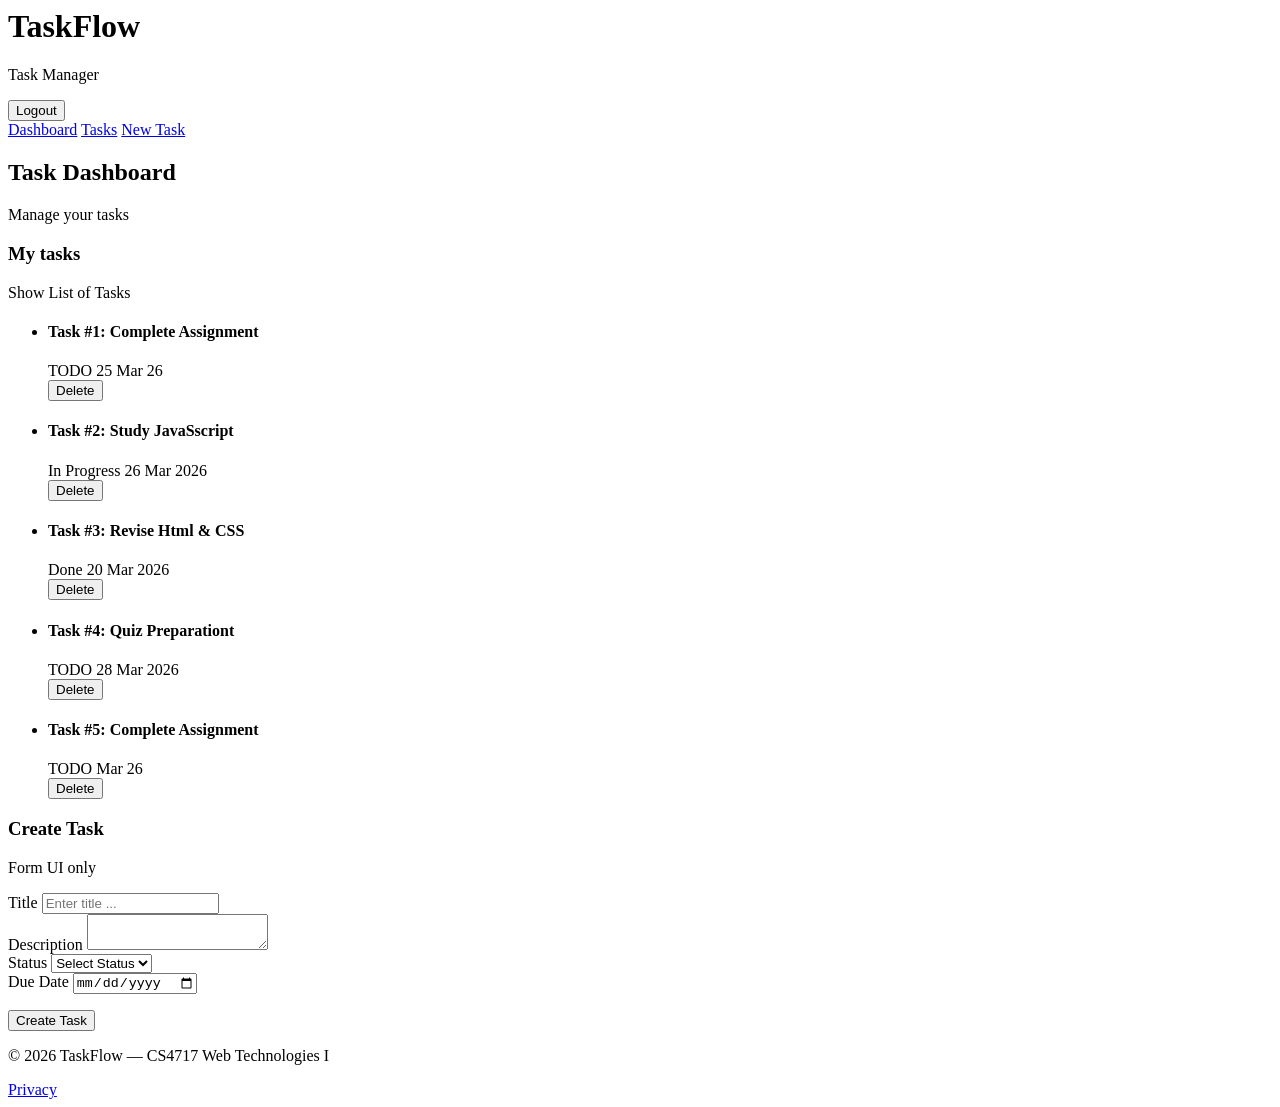
==== src/Assignment_1/Taskflow.html @ 0c152c51 "Create Taskflow.html This HTML file represents the structure of a task management application called" ====
<html>
  <head>
    <title>TaskFlow</title>
    <meta name="viewport" content="width=device-width, initial-scale=1" />
    <link rel="stylesheet" href="style.css" />
  </head>
  <body>
   
    <header class="siteHeader">
      <div class="appBar">
        <div class="headerLeft">
          <a class="logoLink" href="/"></a>

          <div class="brandBlock">
            <h1 class="brandTitle">TaskFlow</h1>
            <p class="brandSubtitle">Task Manager</p>
          </div>
        </div>
        
        <button class="loginBtn" id ="logoutBtn">Logout</button>
      </div>

      <nav class="navbar">
        <a class="navItem Active" href="#">Dashboard</a>
        <a class="navItem" href="#">Tasks</a>
        <a class="navItem" href="#">New Task</a>
      </nav>
    </header>
    <main class="container">
      <h2>Task Dashboard</h2>
      <p>Manage your tasks</p>
      <div class="cardWrapper">
        <section class="card">
          <header class="cardHeader">
            <h3 class="cardTitle">My tasks</h3>
            <p class="cardDescription">Show List of Tasks</p>
          </header>


          <ul class="postList">
            <!-- TASK 1 -->
            <li class ="postItem">
                <article class ="postCard">
                
                <h4 class ="postTitle" > Task #1: Complete Assignment</h4>
                <div class ="postMetaRow">
                    <span class ="postBadge"> TODO </span>
                    <time class ="postDate" >25 Mar 26 </time>
                </div>
                <button class ="btn deleteBtn" > Delete </button>
            </article>
            </li>

<!-- TASK 2 -->
 <li class ="postItem">
                <article class ="postCard">
                
                <h4 class ="postTitle" > Task #2: Study JavaSscript </h4>
                <div class ="postMetaRow">
                    <span class ="postBadge"> In Progress </span>
                    <time class ="postDate" >26 Mar 2026 </time>
                </div>
                <button class ="btn deleteBtn" > Delete </button>
            </article>
            </li>
<!-- TASK 3 -->
 <li class ="postItem">
                <article class ="postCard">
                
                <h4 class ="postTitle" > Task #3: Revise Html & CSS</h4>
                <div class ="postMetaRow">
                    <span class ="postBadge"> Done </span>
                    <time class ="postDate" >20 Mar 2026 </time>
                </div>
                <button class ="btn deleteBtn" > Delete </button>
            </article>
            </li>

            <!-- TASK 4 -->
              <li class ="postItem">
                <article class ="postCard">
                
                <h4 class ="postTitle" > Task #4: Quiz Preparationt</h4>
                <div class ="postMetaRow">
                    <span class ="postBadge"> TODO </span>
                    <time class ="postDate" >28 Mar 2026 </time>
                </div>
                <button class ="btn deleteBtn" > Delete </button>
            </article>
            </li>


<!-- TASK 5 -->
 <li class ="postItem">
                <article class ="postCard">
                
                <h4 class ="postTitle" > Task #5: Complete Assignment</h4>
                <div class ="postMetaRow">
                    <span class ="postBadge"> TODO </span>
                    <time class ="postDate" > Mar 26 </time>
                </div>
                <button class ="btn deleteBtn" > Delete </button>
            </article>
            </li>
 

          </ul>
        </section>


        <section class="card">
          <header class="cardHeader">
            <h3 class="cardTitle">Create Task </h3>
            <p class="cardDescription">Form UI only</p>
          </header>

          <form class="postForm" id ="taskform">

            <div class="formRow">
              <label class = "formLabel" >Title </label>
              <input
                id="title"
                name="title"
                class="formControl"
                type="text"
                placeholder="Enter title ..."
              >
            </div>

            <div class="formRow">
              <label class="formLabel"> Description </label>
              <textarea id ="desc" class ="formControl" ></textarea>
              </div>

              <div class ="formRow">
                <label class ="formlabel"> Status</label>
                <select id ="status" class ="formControl">
                    <option value =""> Select Status </option>
                    <option > TODO </option>
                    <option > In Progress </option>
                    <option> Done </option>
                </select>
              </div>
            
             
           
            <div class="formRow">
              <label  class="formLabel"> Due Date </label>
              <input type="date" id="date" class="formControl">
            </div>
            <p id="error" style ="color:red" ></p>

            <div class="formActions">
              <button type="Submit" class ="btn btnPrimary"> Create Task </button>
              <script src="script.js"></script>
            </div>
          </form>
        </section>
      </div>
    </main>

    <footer class="siteFooter">
      <div class="container footerInner">
        <p class="footerText">© 2026 TaskFlow — CS4717 Web Technologies I</p>
        <a class="footerLink" href="#">Privacy</a>
      </div>
    </footer>
    
  </body>
   <script src="script.js"></script>
</html>
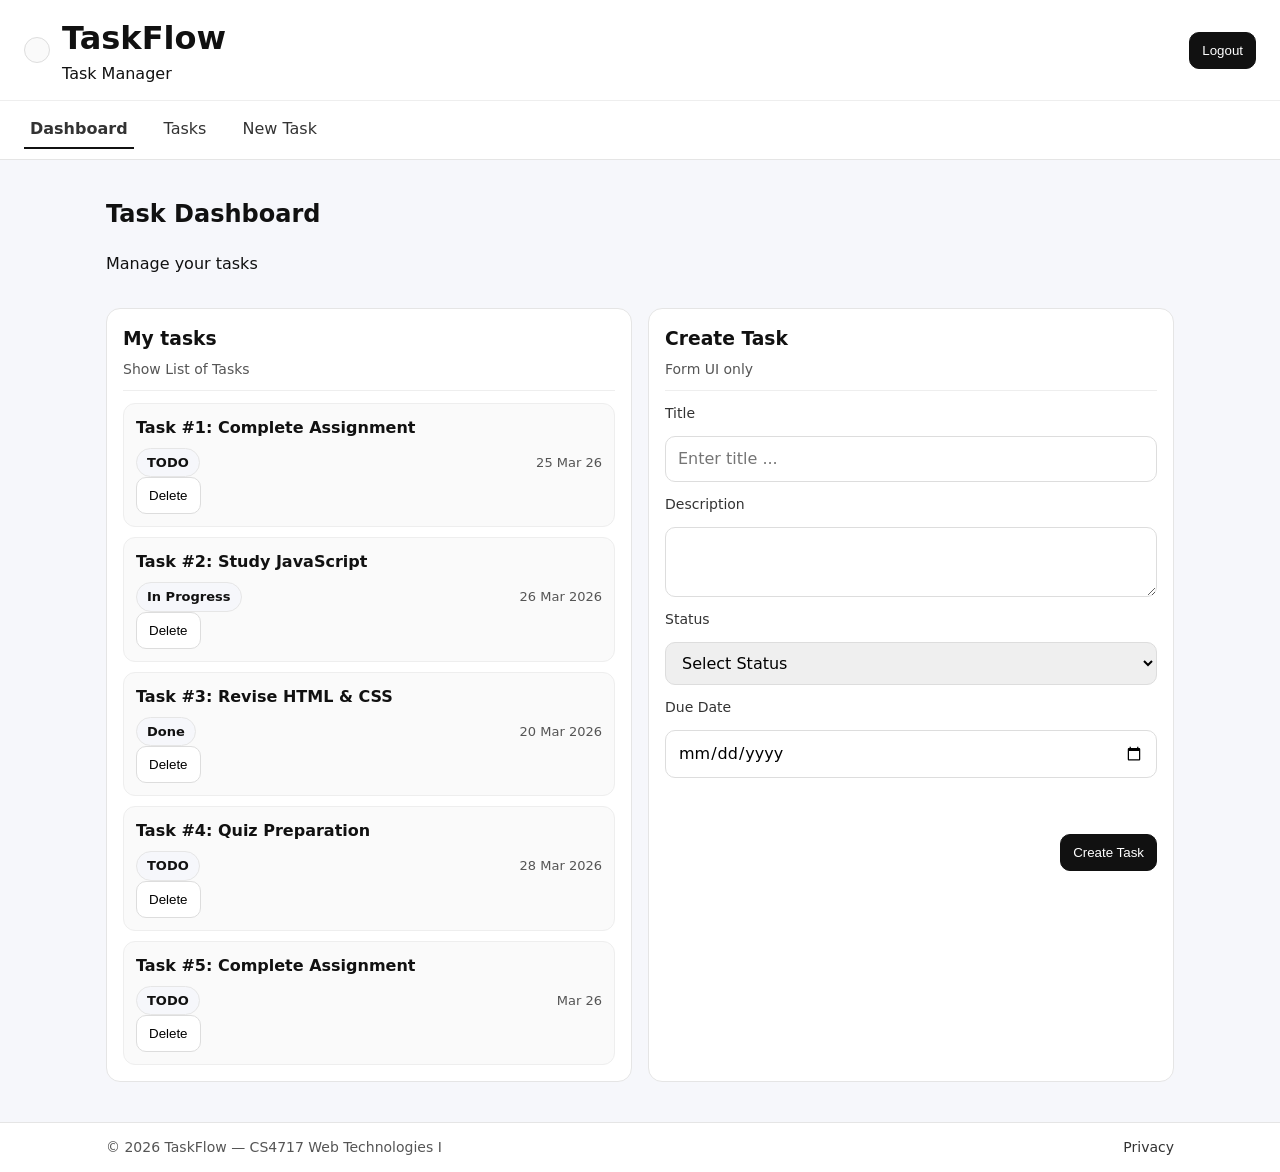
==== commit be0c78ba: "Update Taskflow.html" ====
--- a/src/Assignment_1/Taskflow.html
+++ b/src/Assignment_1/Taskflow.html
@@ -35,78 +35,92 @@
             <h3 class="cardTitle">My tasks</h3>
             <p class="cardDescription">Show List of Tasks</p>
           </header>
+        <ul class="postList">
+
+          <!-- TASK 1 -->
+          <li class="postItem">
+            <article class="postCard">
+              <header>
+              <h4 class="postTitle">Task #1: Complete Assignment</h4>
+              </header>
+      <div class="postMetaRow">
+        <span class="postBadge">TODO</span>
+        <time class="postDate" datetime="2026-03-25">25 Mar 26</time>
+      </div>
+      <footer>
+        <button class="btn deleteBtn">Delete</button>
+      </footer>
+          </article>
+         </li>
+
+              
+       <!-- TASK 2 -->
+      <li class="postItem">
+        <article class="postCard">
+        <header>
+        <h4 class="postTitle">Task #2: Study JavaScript</h4>
+        </header>
+      <div class="postMetaRow">
+        <span class="postBadge">In Progress</span>
+        <time class="postDate" datetime="2026-03-26">26 Mar 2026</time>
+      </div>
+        <footer>
+        <button class="btn deleteBtn">Delete</button>
+        </footer>
+       </article>
+     </li>
+
+              <!-- TASK 3 -->
+      <li class="postItem">
+        <article class="postCard">
+        <header>
+        <h4 class="postTitle">Task #3: Revise HTML & CSS</h4>
+        </header>
+          <div class="postMetaRow">
+          <span class="postBadge">Done</span>
+          <time class="postDate" datetime="2026-03-20">20 Mar 2026</time>
+          </div>
+      <footer>
+        <button class="btn deleteBtn">Delete</button>
+      </footer>
+    </article>
+    </li>
 
 
-          <ul class="postList">
-            <!-- TASK 1 -->
-            <li class ="postItem">
-                <article class ="postCard">
-                
-                <h4 class ="postTitle" > Task #1: Complete Assignment</h4>
-                <div class ="postMetaRow">
-                    <span class ="postBadge"> TODO </span>
-                    <time class ="postDate" >25 Mar 26 </time>
-                </div>
-                <button class ="btn deleteBtn" > Delete </button>
-            </article>
-            </li>
-
-<!-- TASK 2 -->
- <li class ="postItem">
-                <article class ="postCard">
-                
-                <h4 class ="postTitle" > Task #2: Study JavaSscript </h4>
-                <div class ="postMetaRow">
-                    <span class ="postBadge"> In Progress </span>
-                    <time class ="postDate" >26 Mar 2026 </time>
-                </div>
-                <button class ="btn deleteBtn" > Delete </button>
-            </article>
-            </li>
-<!-- TASK 3 -->
- <li class ="postItem">
-                <article class ="postCard">
-                
-                <h4 class ="postTitle" > Task #3: Revise Html & CSS</h4>
-                <div class ="postMetaRow">
-                    <span class ="postBadge"> Done </span>
-                    <time class ="postDate" >20 Mar 2026 </time>
-                </div>
-                <button class ="btn deleteBtn" > Delete </button>
-            </article>
-            </li>
-
-            <!-- TASK 4 -->
-              <li class ="postItem">
-                <article class ="postCard">
-                
-                <h4 class ="postTitle" > Task #4: Quiz Preparationt</h4>
-                <div class ="postMetaRow">
-                    <span class ="postBadge"> TODO </span>
-                    <time class ="postDate" >28 Mar 2026 </time>
-                </div>
-                <button class ="btn deleteBtn" > Delete </button>
-            </article>
-            </li>
+        <!-- TASK 4 -->
+      <li class="postItem">
+       <article class="postCard">
+         <header>
+         <h4 class="postTitle">Task #4: Quiz Preparation</h4>
+         </header>
+        <div class="postMetaRow">
+         <span class="postBadge">TODO</span>
+         <time class="postDate" datetime="2026-03-28">28 Mar 2026</time>
+        </div>
+      <footer>
+        <button class="btn deleteBtn">Delete</button>
+      </footer>
+     </article>
+    </li>
 
 
-<!-- TASK 5 -->
- <li class ="postItem">
-                <article class ="postCard">
-                
-                <h4 class ="postTitle" > Task #5: Complete Assignment</h4>
-                <div class ="postMetaRow">
-                    <span class ="postBadge"> TODO </span>
-                    <time class ="postDate" > Mar 26 </time>
-                </div>
-                <button class ="btn deleteBtn" > Delete </button>
-            </article>
-            </li>
- 
-
-          </ul>
+  <!-- TASK 5 -->
+    <li class="postItem">
+      <article class="postCard">
+       <header>
+        <h4 class="postTitle">Task #5: Complete Assignment</h4>
+      </header>
+      <div class="postMetaRow">
+        <span class="postBadge">TODO</span>
+        <time class="postDate" datetime="2026-03-26">Mar 26</time>
+      </div>
+      <footer>
+        <button class="btn deleteBtn">Delete</button>
+         </footer>
+         </article>
+        </li>
+        </ul>
         </section>
-
 
         <section class="card">
           <header class="cardHeader">
@@ -117,7 +131,7 @@
           <form class="postForm" id ="taskform">
 
             <div class="formRow">
-              <label class = "formLabel" >Title </label>
+              <label for = "title" class = "formLabel" >Title </label>
               <input
                 id="title"
                 name="title"
@@ -128,12 +142,12 @@
             </div>
 
             <div class="formRow">
-              <label class="formLabel"> Description </label>
+              <label for = "desc" class="formLabel"> Description </label>
               <textarea id ="desc" class ="formControl" ></textarea>
               </div>
 
               <div class ="formRow">
-                <label class ="formlabel"> Status</label>
+                <label for = "status" class ="formlabel"> Status</label>
                 <select id ="status" class ="formControl">
                     <option value =""> Select Status </option>
                     <option > TODO </option>
@@ -142,10 +156,8 @@
                 </select>
               </div>
             
-             
-           
             <div class="formRow">
-              <label  class="formLabel"> Due Date </label>
+              <label for ="date" class="formLabel"> Due Date </label>
               <input type="date" id="date" class="formControl">
             </div>
             <p id="error" style ="color:red" ></p>
--- a/src/Assignment_1/style.css
+++ b/src/Assignment_1/style.css
@@ -0,0 +1,319 @@
+*,
+*::after,
+*::before {
+    box-sizing: border-box;
+}
+
+:root {
+    --color-primary: #111; 
+    --color-secondary: #f6f7fb;   
+    --color-surface: #fff;
+    --color-text: #111;
+    --color-muted: #555;
+    --color-border: #e5e5e5;
+    --color-border-soft: #eee;
+    --color-hover-bg: #f0f0f0;
+}
+
+body {
+    margin: 0;
+    font-family: system-ui, Arial, sans-serif;
+    line-height: 1.5;
+    background: var(--color-secondary);
+    color: var(--color-text);
+}
+
+.container {
+    max-width: 1100px;
+    margin: 0 auto;
+    padding: 16px;
+}
+
+.siteHeader {
+    background: #fff;
+    border-bottom: 1px solid #e5e5e5;
+}
+
+.appBar {
+    display: flex;
+    align-items: center;
+    justify-content: space-between;
+    gap: 12px;
+    padding: 12px 16px;
+}
+
+.links {
+    display: flex;
+    gap: 16px;
+}
+
+.grid {
+    display: flex;
+    flex-wrap: wrap;
+    gap: 16px;
+}
+
+.headerLeft {
+    display: flex;
+    align-items: center;
+    gap: 12px;
+}
+
+.brandTitle,
+.brandSubtitle {
+    margin: 0;
+}
+
+.logoLink {
+    display: inline-block;
+    padding: 12px;
+    border: 1px solid #ddd;
+    border-radius: 50%;
+    background: #fafafa;
+    font-weight: 600;
+    text-decoration: none;
+    cursor: pointer;
+}
+
+.navbar {
+    display: flex;
+    gap: 18px;
+    padding: 10px 16px;
+    border-top: 1px solid #eee;
+    flex-wrap: wrap;
+}
+
+.navItem {
+    text-decoration: none;
+    color: #333;
+    padding: 6px;
+}
+
+.navItem:hover {
+    color: #111;
+    background-color: #bbb;
+}
+
+.navItem:focus {
+    outline: 2px solid #111;
+    /* visible keyboard focus */
+    outline-offset: 2px;
+    border-bottom-color: transparent;
+}
+
+
+.navItem.active {
+    font-weight: 600;
+    border-bottom: 2px solid #111;
+}
+
+
+.loginBtn {
+    padding: 10px 12px;
+    border: 1px solid #111;
+    border-radius: 10px;
+    background: #111;
+    color: #fff;
+    cursor: pointer;
+}
+
+.pageTitle {
+    margin: 8px 0 6px;
+}
+
+.pageSubtitle {
+    margin: 0 0 12px;
+    color: #555;
+}
+
+.cardWrapper {
+    display: flex;
+    flex-direction: column;
+    gap: 12px;
+}
+
+.card {
+    background: #fff;
+    border: 1px solid #e5e5e5;
+    border-radius: 14px;
+    padding: 14px;
+    margin-top: 16px;
+    flex: 1;
+}
+
+.card {
+    padding: 16px;
+}
+
+
+.cardHeader {
+    border-bottom: 1px solid #eee;
+    padding-bottom: 10px;
+    margin-bottom: 12px;
+}
+
+.cardTitle {
+    margin: 0 0 6px;
+}
+
+.cardDescription {
+    margin: 0;
+    color: #555;
+    font-size: 14px;
+}
+
+.postList {
+    list-style: none;
+    padding: 0;
+    margin: 0;
+}
+
+.postItem {
+    margin-top: 10px;
+}
+
+.postCard {
+    border: 1px solid #eee;
+    border-radius: 12px;
+    padding: 12px;
+    background: #fafafa;
+}
+
+.postTitle {
+    margin: 0 0 6px;
+}
+
+.postMetaRow {
+    display: flex;
+    align-items: center;
+    justify-content: space-between;
+    gap: 10px;
+    margin-top: 8px;
+}
+
+.postBadge {
+    display: inline-block;
+    padding: 4px 10px;
+    border-radius: 999px;
+    border: 1px solid #e6e6e6;
+    background: #f6f7fb;
+    font-size: 13px;
+    font-weight: 600;
+}
+
+/* variants */
+.postBadge--announcement {
+    background: #eef2ff;
+    border-color: #dbe3ff;
+}
+
+.postBadge--lecture {
+    background: #ecfdf5;
+    border-color: #c9f3dc;
+}
+
+.postBadge--assignment {
+    background: #fff7ed;
+    border-color: #ffe2c7;
+}
+
+.postDate {
+    font-size: 13px;
+    color: #555;
+    white-space: nowrap;
+}
+
+.postForm {
+    display: flex;
+    flex-direction: column;
+    gap: 12px;
+}
+
+.formRow {
+    display: flex;
+    flex-direction: column;
+    gap: 6px;
+}
+
+.formLabel {
+    display: block;
+    margin-bottom: 6px;
+    font-size: 14px;
+    color: #333;
+}
+
+.formControl {
+    width: 100%;
+    padding: 10px 12px;
+    border: 1px solid #ddd;
+    border-radius: 10px;
+    font: inherit;
+}
+
+.formActions {
+    display: flex;
+    gap: 10px;
+    justify-content: flex-end;
+}
+
+.btn {
+    padding: 10px 12px;
+    border: 1px solid #ddd;
+    border-radius: 10px;
+    background: #fff;
+    cursor: pointer;
+}
+
+.btnPrimary {
+    background: var(--color-primary);
+    border-color: var(--color-primary);
+    color: var(--color-surface);
+}
+
+.siteFooter {
+    margin-top: 24px;
+    background: #fff;
+    border-top: 1px solid #e5e5e5;
+}
+
+.footerInner {
+    display: flex;
+    justify-content: space-between;
+    align-items: center;
+    gap: 12px;
+    padding: 14px 16px;
+}
+
+.footerText {
+    margin: 0;
+    color: #555;
+    font-size: 14px;
+}
+
+.footerLink {
+    text-decoration: none;
+    color: #333;
+    font-size: 14px;
+}
+
+.footerLink:hover {
+    text-decoration: underline;
+}
+
+
+@media (min-width: 900px) {
+    .appBar {
+        padding: 14px 24px;
+    }
+
+    .navbar {
+        padding: 10px 24px;
+        gap: 24px;
+    }
+
+    .cardWrapper {
+        flex-direction: row;
+        gap: 16px;
+    }
+
+}
